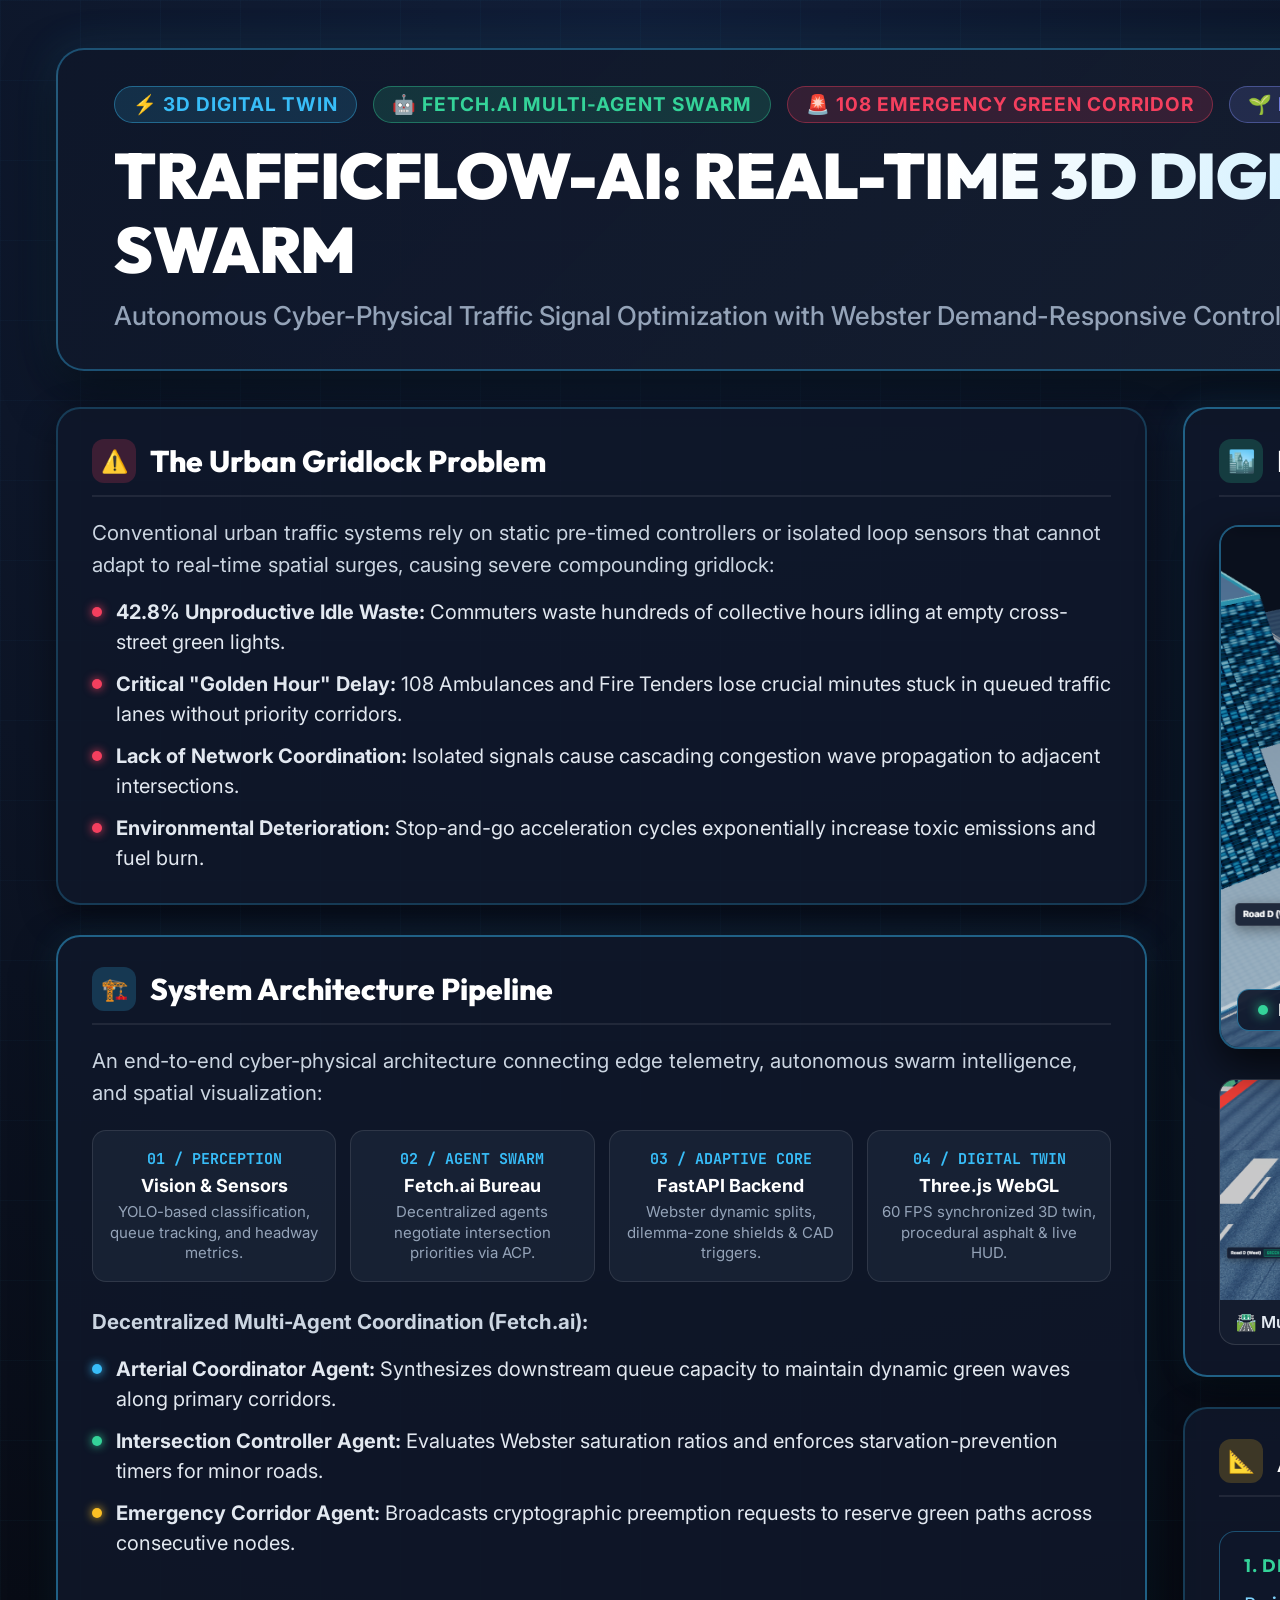
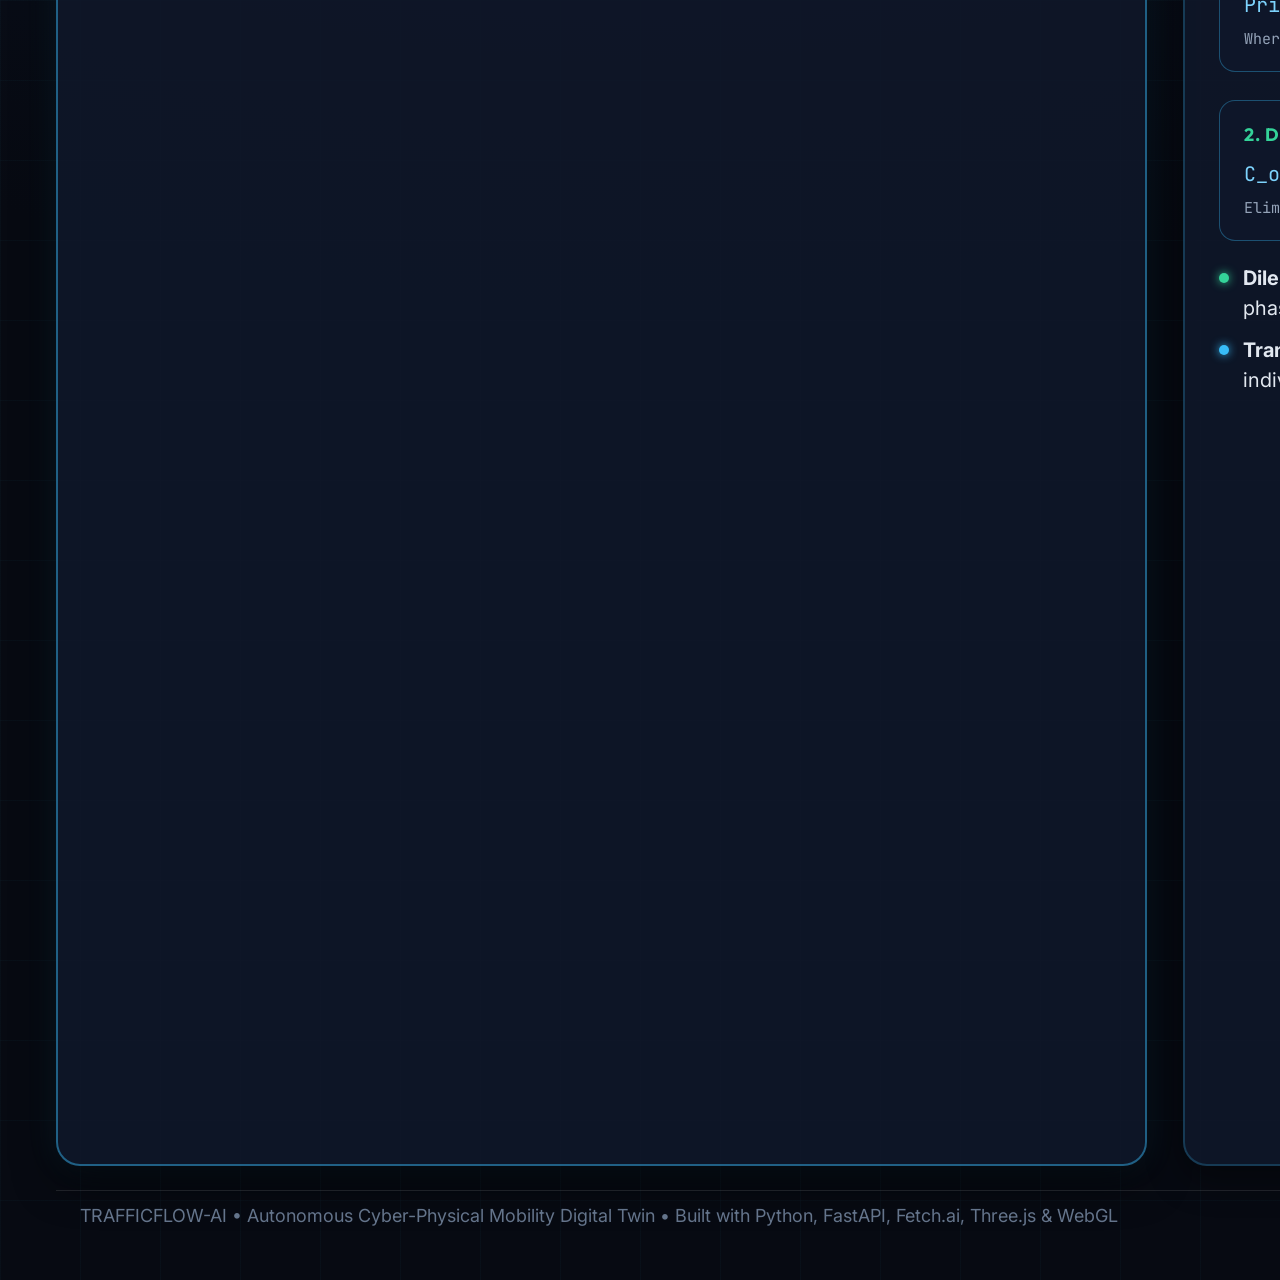
==== poster/index.html @ 11413ea0 "docs: add academic presentation poster, 48x36 PDF, 4K rendering and assets" ====
<!DOCTYPE html>
<html lang="en">
<head>
  <meta charset="UTF-8">
  <meta name="viewport" content="width=device-width, initial-scale=1.0">
  <title>TRAFFICFLOW-AI Academic Poster</title>
  <link rel="preconnect" href="https://fonts.googleapis.com">
  <link rel="preconnect" href="https://fonts.gstatic.com" crossorigin>
  <link href="https://fonts.googleapis.com/css2?family=Inter:wght@300;400;500;600;700;800;900&family=JetBrains+Mono:wght@400;600;700&family=Outfit:wght@500;700;800;900&display=swap" rel="stylesheet">
  <style>
    :root {
      --bg-dark: #070a12;
      --card-bg: rgba(15, 23, 42, 0.88);
      --card-border: rgba(56, 189, 248, 0.22);
      --cyan: #38bdf8;
      --emerald: #34d399;
      --amber: #fbbf24;
      --rose: #f43f5e;
      --indigo: #818cf8;
      --text-main: #f1f5f9;
      --text-muted: #94a3b8;
      --text-dim: #64748b;
    }

    * {
      box-sizing: border-box;
      margin: 0;
      padding: 0;
    }

    @page {
      size: 48in 36in;
      margin: 0;
    }

    body {
      width: 3840px;
      height: 2880px;
      background: radial-gradient(circle at 50% 0%, #111e38 0%, var(--bg-dark) 65%);
      color: var(--text-main);
      font-family: 'Inter', -apple-system, sans-serif;
      overflow: hidden;
      display: flex;
      flex-direction: column;
      padding: 48px 56px 40px 56px;
      position: relative;
    }

    /* Ambient background grid */
    body::before {
      content: "";
      position: absolute;
      top: 0; left: 0; right: 0; bottom: 0;
      background-image: 
        linear-gradient(rgba(56, 189, 248, 0.03) 1px, transparent 1px),
        linear-gradient(90deg, rgba(56, 189, 248, 0.03) 1px, transparent 1px);
      background-size: 80px 80px;
      pointer-events: none;
      z-index: 0;
    }

    /* Top Header Banner */
    header {
      position: relative;
      z-index: 10;
      background: linear-gradient(135deg, rgba(15, 23, 42, 0.95), rgba(30, 41, 59, 0.85));
      border: 2px solid rgba(56, 189, 248, 0.35);
      border-radius: 28px;
      padding: 36px 56px;
      box-shadow: 0 20px 50px rgba(0, 0, 0, 0.6), 0 0 40px rgba(56, 189, 248, 0.15);
      display: flex;
      justify-content: space-between;
      align-items: center;
      margin-bottom: 36px;
    }

    .header-left {
      max-width: 2750px;
    }

    .badge-bar {
      display: flex;
      gap: 16px;
      margin-bottom: 16px;
    }

    .badge {
      display: inline-flex;
      align-items: center;
      gap: 8px;
      padding: 6px 18px;
      border-radius: 9999px;
      font-size: 19px;
      font-weight: 700;
      text-transform: uppercase;
      letter-spacing: 1px;
    }

    .badge-cyan { background: rgba(56, 189, 248, 0.15); color: var(--cyan); border: 1.5px solid rgba(56, 189, 248, 0.4); }
    .badge-emerald { background: rgba(52, 211, 153, 0.15); color: var(--emerald); border: 1.5px solid rgba(52, 211, 153, 0.4); }
    .badge-rose { background: rgba(244, 63, 94, 0.15); color: var(--rose); border: 1.5px solid rgba(244, 63, 94, 0.4); }
    .badge-indigo { background: rgba(129, 140, 248, 0.15); color: var(--indigo); border: 1.5px solid rgba(129, 140, 248, 0.4); }

    h1 {
      font-family: 'Outfit', sans-serif;
      font-size: 64px;
      font-weight: 900;
      line-height: 1.15;
      letter-spacing: -0.5px;
      background: linear-gradient(110deg, #ffffff 30%, #7dd3fc 70%, #34d399 100%);
      -webkit-background-clip: text;
      -webkit-text-fill-color: transparent;
      margin-bottom: 12px;
    }

    .header-subtitle {
      font-size: 26px;
      color: var(--text-muted);
      font-weight: 500;
      line-height: 1.35;
    }

    .header-meta {
      display: flex;
      flex-direction: column;
      align-items: flex-end;
      text-align: right;
      gap: 10px;
    }

    .meta-dept {
      font-size: 24px;
      font-weight: 700;
      color: var(--cyan);
      letter-spacing: 0.5px;
    }

    .meta-authors {
      font-size: 22px;
      color: #e2e8f0;
      font-weight: 600;
    }

    .meta-guide {
      font-size: 19px;
      color: var(--text-dim);
    }

    /* Main Poster Body: 3 Balanced Columns */
    main {
      position: relative;
      z-index: 10;
      display: grid;
      grid-template-columns: 1fr 1.35fr 1fr;
      gap: 36px;
      flex: 1;
      min-height: 0;
    }

    .col {
      display: flex;
      flex-direction: column;
      gap: 30px;
      min-height: 0;
    }

    /* Standard Card Container */
    .card {
      background: var(--card-bg);
      border: 2px solid var(--card-border);
      border-radius: 24px;
      padding: 30px 34px;
      box-shadow: 0 12px 36px rgba(0, 0, 0, 0.45);
      position: relative;
      display: flex;
      flex-direction: column;
    }

    .card-highlight {
      border-color: rgba(56, 189, 248, 0.45);
      box-shadow: 0 16px 40px rgba(0, 0, 0, 0.6), 0 0 30px rgba(56, 189, 248, 0.12);
    }

    .card-title {
      display: flex;
      align-items: center;
      gap: 14px;
      font-family: 'Outfit', sans-serif;
      font-size: 30px;
      font-weight: 800;
      color: #ffffff;
      margin-bottom: 20px;
      border-bottom: 2px solid rgba(255, 255, 255, 0.08);
      padding-bottom: 12px;
    }

    .card-title-icon {
      width: 44px;
      height: 44px;
      border-radius: 12px;
      display: flex;
      align-items: center;
      justify-content: center;
      font-size: 22px;
      flex-shrink: 0;
    }

    .icon-cyan { background: rgba(56, 189, 248, 0.2); color: var(--cyan); }
    .icon-emerald { background: rgba(52, 211, 153, 0.2); color: var(--emerald); }
    .icon-rose { background: rgba(244, 63, 94, 0.2); color: var(--rose); }
    .icon-amber { background: rgba(251, 191, 36, 0.2); color: var(--amber); }
    .icon-indigo { background: rgba(129, 140, 248, 0.2); color: var(--indigo); }

    /* Typography & Lists */
    p {
      font-size: 20.5px;
      color: #cbd5e1;
      line-height: 1.55;
      margin-bottom: 16px;
    }

    .bullet-list {
      list-style: none;
      display: flex;
      flex-direction: column;
      gap: 12px;
    }

    .bullet-item {
      display: flex;
      align-items: flex-start;
      gap: 14px;
      font-size: 20px;
      line-height: 1.5;
      color: #e2e8f0;
    }

    .bullet-dot {
      width: 10px;
      height: 10px;
      border-radius: 50%;
      margin-top: 10px;
      flex-shrink: 0;
    }

    .dot-cyan { background: var(--cyan); box-shadow: 0 0 10px var(--cyan); }
    .dot-emerald { background: var(--emerald); box-shadow: 0 0 10px var(--emerald); }
    .dot-rose { background: var(--rose); box-shadow: 0 0 10px var(--rose); }
    .dot-amber { background: var(--amber); box-shadow: 0 0 10px var(--amber); }

    /* Architecture Grid */
    .arch-flow {
      display: grid;
      grid-template-columns: repeat(4, 1fr);
      gap: 14px;
      margin-top: 6px;
    }

    .arch-step {
      background: rgba(30, 41, 59, 0.65);
      border: 1.5px solid rgba(255, 255, 255, 0.1);
      border-radius: 14px;
      padding: 18px 14px;
      text-align: center;
    }

    .arch-step-num {
      font-family: 'JetBrains Mono', monospace;
      font-size: 15px;
      font-weight: 700;
      color: var(--cyan);
      margin-bottom: 6px;
    }

    .arch-step-title {
      font-size: 18px;
      font-weight: 700;
      color: #ffffff;
      margin-bottom: 6px;
    }

    .arch-step-desc {
      font-size: 15px;
      color: var(--text-muted);
      line-height: 1.35;
    }

    /* Math Box */
    .formula-box {
      background: rgba(15, 23, 42, 0.95);
      border: 1.5px solid rgba(56, 189, 248, 0.35);
      border-radius: 16px;
      padding: 20px 24px;
      margin: 14px 0;
      font-family: 'JetBrains Mono', monospace;
      font-size: 20px;
      color: #7dd3fc;
      line-height: 1.6;
    }

    .formula-title {
      font-family: 'Outfit', sans-serif;
      font-size: 18px;
      font-weight: 700;
      color: var(--emerald);
      text-transform: uppercase;
      letter-spacing: 0.8px;
      margin-bottom: 8px;
    }

    /* Hero 3D Centerpiece */
    .hero-container {
      position: relative;
      border-radius: 20px;
      overflow: hidden;
      border: 2px solid rgba(56, 189, 248, 0.4);
      box-shadow: 0 16px 40px rgba(0, 0, 0, 0.7);
      margin: 8px 0 20px 0;
    }

    .hero-img {
      width: 100%;
      height: 520px;
      object-fit: cover;
      display: block;
    }

    .hero-overlay-tag {
      position: absolute;
      bottom: 16px;
      left: 16px;
      background: rgba(15, 23, 42, 0.9);
      backdrop-filter: blur(8px);
      border: 1px solid rgba(56, 189, 248, 0.5);
      padding: 10px 20px;
      border-radius: 12px;
      font-size: 17px;
      font-weight: 600;
      color: #ffffff;
      display: flex;
      align-items: center;
      gap: 10px;
    }

    .pulse-dot {
      width: 10px;
      height: 10px;
      border-radius: 50%;
      background: var(--emerald);
      box-shadow: 0 0 12px var(--emerald);
    }

    /* Dual Thumbnail Strip */
    .thumb-grid {
      display: grid;
      grid-template-columns: 1fr 1fr;
      gap: 18px;
      margin-top: 10px;
    }

    .thumb-card {
      border-radius: 16px;
      overflow: hidden;
      border: 1.5px solid rgba(255, 255, 255, 0.12);
      background: rgba(30, 41, 59, 0.4);
    }

    .thumb-card img {
      width: 100%;
      height: 220px;
      object-fit: cover;
      display: block;
    }

    .thumb-card-caption {
      padding: 12px 16px;
      font-size: 16.5px;
      color: #e2e8f0;
      font-weight: 600;
    }

    /* Metrics Table & Stats Cards */
    .stats-row {
      display: grid;
      grid-template-columns: repeat(3, 1fr);
      gap: 16px;
      margin: 14px 0 20px 0;
    }

    .stat-pill {
      background: linear-gradient(145deg, rgba(30, 41, 59, 0.8), rgba(15, 23, 42, 0.9));
      border: 1.5px solid rgba(255, 255, 255, 0.1);
      border-radius: 18px;
      padding: 20px 16px;
      text-align: center;
    }

    .stat-val {
      font-family: 'Outfit', sans-serif;
      font-size: 44px;
      font-weight: 900;
      line-height: 1.1;
      margin-bottom: 6px;
    }

    .stat-val-cyan { color: var(--cyan); }
    .stat-val-emerald { color: var(--emerald); }
    .stat-val-rose { color: var(--rose); }

    .stat-lbl {
      font-size: 16px;
      font-weight: 600;
      color: var(--text-muted);
      text-transform: uppercase;
      letter-spacing: 0.5px;
    }

    /* Benchmark Comparison Table */
    .bench-table {
      width: 100%;
      border-collapse: collapse;
      margin-top: 10px;
      font-size: 18px;
    }

    .bench-table th {
      background: rgba(30, 41, 59, 0.85);
      color: var(--cyan);
      text-align: left;
      padding: 14px 18px;
      font-family: 'Outfit', sans-serif;
      font-size: 19px;
      font-weight: 700;
      border-bottom: 2px solid rgba(56, 189, 248, 0.3);
    }

    .bench-table td {
      padding: 14px 18px;
      border-bottom: 1px solid rgba(255, 255, 255, 0.08);
      color: #e2e8f0;
    }

    .bench-table tr:hover td {
      background: rgba(56, 189, 248, 0.04);
    }

    .highlight-cell {
      font-family: 'JetBrains Mono', monospace;
      font-weight: 700;
      color: var(--emerald);
    }

    /* Live QR Demo Section */
    .qr-container {
      display: flex;
      align-items: center;
      gap: 28px;
      background: linear-gradient(135deg, rgba(30, 41, 59, 0.9), rgba(15, 23, 42, 0.95));
      border: 2px solid var(--emerald);
      border-radius: 20px;
      padding: 24px 28px;
      box-shadow: 0 10px 30px rgba(52, 211, 153, 0.15);
      margin-top: auto;
    }

    .qr-img {
      width: 160px;
      height: 160px;
      border-radius: 12px;
      background: #ffffff;
      padding: 6px;
      flex-shrink: 0;
      box-shadow: 0 4px 16px rgba(0, 0, 0, 0.5);
    }

    .qr-info h4 {
      font-family: 'Outfit', sans-serif;
      font-size: 24px;
      font-weight: 800;
      color: var(--emerald);
      margin-bottom: 8px;
    }

    .qr-info p {
      font-size: 18px;
      color: #cbd5e1;
      line-height: 1.45;
      margin-bottom: 8px;
    }

    .qr-url {
      font-family: 'JetBrains Mono', monospace;
      font-size: 15px;
      color: var(--cyan);
      word-break: break-all;
    }

    /* Footer info */
    footer {
      position: relative;
      z-index: 10;
      margin-top: 24px;
      display: flex;
      justify-content: space-between;
      align-items: center;
      padding: 14px 24px;
      border-top: 1px solid rgba(255, 255, 255, 0.1);
      font-size: 18px;
      color: var(--text-dim);
    }
  </style>
</head>
<body>

  <!-- HEADER -->
  <header>
    <div class="header-left">
      <div class="badge-bar">
        <span class="badge badge-cyan">⚡ 3D Digital Twin</span>
        <span class="badge badge-emerald">🤖 Fetch.ai Multi-Agent Swarm</span>
        <span class="badge badge-rose">🚨 108 Emergency Green Corridor</span>
        <span class="badge badge-indigo">🌱 ESG & Carbon Analytics</span>
      </div>
      <h1>TRAFFICFLOW-AI: REAL-TIME 3D DIGITAL TWIN & DECENTRALIZED MULTI-AGENT SWARM</h1>
      <div class="header-subtitle">
        Autonomous Cyber-Physical Traffic Signal Optimization with Webster Demand-Responsive Control, Dilemma-Zone Shielding & Automated Emergency Corridors
      </div>
    </div>
    <div class="header-meta">
      <div class="meta-dept">DEPARTMENT OF COMPUTER SCIENCE & ENGINEERING</div>
      <div class="meta-authors">Academic Project & Research Showcase</div>
      <div class="meta-guide">Autonomous Smart Cities & Cyber-Physical Systems Lab</div>
    </div>
  </header>

  <!-- MAIN POSTER: 3 COLUMNS -->
  <main>

    <!-- ==================== COLUMN 1 ==================== -->
    <div class="col">

      <!-- Problem Statement -->
      <div class="card">
        <div class="card-title">
          <div class="card-title-icon icon-rose">⚠️</div>
          The Urban Gridlock Problem
        </div>
        <p>
          Conventional urban traffic systems rely on static pre-timed controllers or isolated loop sensors that cannot adapt to real-time spatial surges, causing severe compounding gridlock:
        </p>
        <ul class="bullet-list">
          <li class="bullet-item">
            <div class="bullet-dot dot-rose"></div>
            <div><strong>42.8% Unproductive Idle Waste:</strong> Commuters waste hundreds of collective hours idling at empty cross-street green lights.</div>
          </li>
          <li class="bullet-item">
            <div class="bullet-dot dot-rose"></div>
            <div><strong>Critical "Golden Hour" Delay:</strong> 108 Ambulances and Fire Tenders lose crucial minutes stuck in queued traffic lanes without priority corridors.</div>
          </li>
          <li class="bullet-item">
            <div class="bullet-dot dot-rose"></div>
            <div><strong>Lack of Network Coordination:</strong> Isolated signals cause cascading congestion wave propagation to adjacent intersections.</div>
          </li>
          <li class="bullet-item">
            <div class="bullet-dot dot-rose"></div>
            <div><strong>Environmental Deterioration:</strong> Stop-and-go acceleration cycles exponentially increase toxic emissions and fuel burn.</div>
          </li>
        </ul>
      </div>

      <!-- System Architecture -->
      <div class="card card-highlight" style="flex: 1;">
        <div class="card-title">
          <div class="card-title-icon icon-cyan">🏗️</div>
          System Architecture Pipeline
        </div>
        <p>
          An end-to-end cyber-physical architecture connecting edge telemetry, autonomous swarm intelligence, and spatial visualization:
        </p>

        <div class="arch-flow">
          <div class="arch-step">
            <div class="arch-step-num">01 / PERCEPTION</div>
            <div class="arch-step-title">Vision & Sensors</div>
            <div class="arch-step-desc">YOLO-based classification, queue tracking, and headway metrics.</div>
          </div>
          <div class="arch-step">
            <div class="arch-step-num">02 / AGENT SWARM</div>
            <div class="arch-step-title">Fetch.ai Bureau</div>
            <div class="arch-step-desc">Decentralized agents negotiate intersection priorities via ACP.</div>
          </div>
          <div class="arch-step">
            <div class="arch-step-num">03 / ADAPTIVE CORE</div>
            <div class="arch-step-title">FastAPI Backend</div>
            <div class="arch-step-desc">Webster dynamic splits, dilemma-zone shields & CAD triggers.</div>
          </div>
          <div class="arch-step">
            <div class="arch-step-num">04 / DIGITAL TWIN</div>
            <div class="arch-step-title">Three.js WebGL</div>
            <div class="arch-step-desc">60 FPS synchronized 3D twin, procedural asphalt & live HUD.</div>
          </div>
        </div>

        <div style="margin-top: 24px;">
          <p><strong>Decentralized Multi-Agent Coordination (Fetch.ai):</strong></p>
          <ul class="bullet-list">
            <li class="bullet-item">
              <div class="bullet-dot dot-cyan"></div>
              <div><strong>Arterial Coordinator Agent:</strong> Synthesizes downstream queue capacity to maintain dynamic green waves along primary corridors.</div>
            </li>
            <li class="bullet-item">
              <div class="bullet-dot dot-emerald"></div>
              <div><strong>Intersection Controller Agent:</strong> Evaluates Webster saturation ratios and enforces starvation-prevention timers for minor roads.</div>
            </li>
            <li class="bullet-item">
              <div class="bullet-dot dot-amber"></div>
              <div><strong>Emergency Corridor Agent:</strong> Broadcasts cryptographic preemption requests to reserve green paths across consecutive nodes.</div>
            </li>
          </ul>
        </div>
      </div>

    </div>

    <!-- ==================== COLUMN 2 ==================== -->
    <div class="col">

      <!-- Hero 3D Simulation View -->
      <div class="card card-highlight">
        <div class="card-title">
          <div class="card-title-icon icon-emerald">🏙️</div>
          High-Fidelity 3D Digital Twin Visualizer
        </div>
        
        <div class="hero-container">
          <img src="assets/screenshot_realistic_roads_overview.png" alt="TrafficFlow-AI 3D Digital Twin Hero" class="hero-img">
          <div class="hero-overlay-tag">
            <div class="pulse-dot"></div>
            <span>LIVE WEBGL SIMULATION • 60 FPS SPATIAL SYNCHRONIZATION</span>
          </div>
        </div>

        <!-- Thumbnails of realistic roadway details -->
        <div class="thumb-grid">
          <div class="thumb-card">
            <img src="assets/screenshot_realistic_roads_approach_arrows.png" alt="Stenciled Arrows and Lane Divides">
            <div class="thumb-card-caption">🛣️ Multi-Lane Markings & Stenciled Directional Turn Arrows</div>
          </div>
          <div class="thumb-card">
            <img src="assets/screenshot_realistic_roads_curbs_sidewalks.png" alt="Sidewalk and Urban Infrastructure">
            <div class="thumb-card-caption">🚶 Raised Pedestrian Plazas, Curbs & Drainage Grates</div>
          </div>
        </div>
      </div>

      <!-- Algorithmic Formulation -->
      <div class="card" style="flex: 1;">
        <div class="card-title">
          <div class="card-title-icon icon-amber">📐</div>
          Adaptive Decision Logic & Mathematical Formulation
        </div>

        <div class="formula-box">
          <div class="formula-title">1. Demand-Responsive Priority Scoring</div>
          Priority_r = (w_q · Q_r) + (w_w · W_r) + (w_t · T_r) + DilemmaZoneShield(v, d)
          <div style="font-size: 15px; color: #94a3b8; margin-top: 6px;">
            Where: Q_r = queue length, W_r = wait latency, T_r = transit vehicle weight (buses/trams), v = platoon approach speed.
          </div>
        </div>

        <div class="formula-box">
          <div class="formula-title">2. Dynamic Cycle & Green Split Allocation (Webster-Equated)</div>
          C_opt = (1.5 · L + 5) / (1 - ∑ y_i),     g_i = (y_i / Y) · (C_opt - L)
          <div style="font-size: 15px; color: #94a3b8; margin-top: 6px;">
            Eliminates wasted green time by allocating phase splits strictly proportional to critical flow saturation ratios (y_i = q_i / s_i).
          </div>
        </div>

        <ul class="bullet-list" style="margin-top: 8px;">
          <li class="bullet-item">
            <div class="bullet-dot dot-emerald"></div>
            <div><strong>Dilemma Zone Protection:</strong> Tracks inbound platoon deceleration thresholds; if vehicles cannot safely stop before red without severe braking, amber phase extends dynamically by up to 2.5s.</div>
          </li>
          <li class="bullet-item">
            <div class="bullet-dot dot-cyan"></div>
            <div><strong>Transit Signal Priority (TSP):</strong> Grants priority green extensions for high-capacity public buses, maximizing overall passenger throughput over individual vehicle counts.</div>
          </li>
        </ul>
      </div>

    </div>

    <!-- ==================== COLUMN 3 ==================== -->
    <div class="col">

      <!-- Emergency Preemption -->
      <div class="card">
        <div class="card-title">
          <div class="card-title-icon icon-rose">🚨</div>
          Zero-Delay Emergency Green Corridor
        </div>
        <p>
          When an authorized emergency responder (108 Ambulance, Fire Tender) is detected by CAD dispatch or acoustic sirens:
        </p>
        <ul class="bullet-list">
          <li class="bullet-item">
            <div class="bullet-dot dot-rose"></div>
            <div><strong>Autonomous Corridor Lock:</strong> Signal switches conflicting directions through standard yellow clearance, locking the emergency corridor to green.</div>
          </li>
          <li class="bullet-item">
            <div class="bullet-dot dot-emerald"></div>
            <div><strong>Zero Intersection Stagnation:</strong> Clearance times for ambulances drop from 98s in heavy congestion to 0s queue delay.</div>
          </li>
          <li class="bullet-item">
            <div class="bullet-dot dot-cyan"></div>
            <div><strong>Seamless Recovery:</strong> Once the emergency vehicle clears the conflict box, the system gracefully recovers standard phase rotation without starvation.</div>
          </li>
        </ul>
      </div>

      <!-- Benchmark Results -->
      <div class="card">
        <div class="card-title">
          <div class="card-title-icon icon-emerald">📊</div>
          Empirical Benchmarks & Verification
        </div>

        <div class="stats-row">
          <div class="stat-pill">
            <div class="stat-val stat-val-emerald">-40.4%</div>
            <div class="stat-lbl">Avg Wait Time</div>
          </div>
          <div class="stat-pill">
            <div class="stat-val stat-val-cyan">+39.0%</div>
            <div class="stat-lbl">Throughput</div>
          </div>
          <div class="stat-pill">
            <div class="stat-val stat-val-rose">0s Delay</div>
            <div class="stat-lbl">108 Corridor</div>
          </div>
        </div>

        <table class="bench-table">
          <thead>
            <tr>
              <th>Performance Metric</th>
              <th>Fixed-Time Baseline</th>
              <th>TrafficFlow-AI</th>
              <th>Improvement</th>
            </tr>
          </thead>
          <tbody>
            <tr>
              <td>Average Queue Wait Time</td>
              <td>31.2 sec</td>
              <td class="highlight-cell">18.6 sec</td>
              <td class="highlight-cell">40.4% Faster</td>
            </tr>
            <tr>
              <td>Intersection Throughput</td>
              <td>42.0 veh/min</td>
              <td class="highlight-cell">58.4 veh/min</td>
              <td class="highlight-cell">+39.0% Volume</td>
            </tr>
            <tr>
              <td>Ambulance Delay (Peak)</td>
              <td>98.0 sec</td>
              <td class="highlight-cell">0.0 sec</td>
              <td class="highlight-cell">Zero Delay</td>
            </tr>
            <tr>
              <td>Peak Queue Accumulation</td>
              <td>19 vehicles</td>
              <td class="highlight-cell">7 vehicles</td>
              <td class="highlight-cell">63.1% Lower</td>
            </tr>
          </tbody>
        </table>
      </div>

      <!-- Economic & ESG ROI -->
      <div class="card">
        <div class="card-title">
          <div class="card-title-icon icon-amber">🌱</div>
          Smart City Economic & ESG Impact
        </div>
        <p>
          Quantifiable return on investment measured through active fuel reduction, time reclamation, and emissions mitigation:
        </p>
        <ul class="bullet-list">
          <li class="bullet-item">
            <div class="bullet-dot dot-emerald"></div>
            <div><strong>₹171.4 Lakhs Projected Annual Savings:</strong> Based on 0.8 L/hr idling fuel burn savings across peak commuter volumes.</div>
          </li>
          <li class="bullet-item">
            <div class="bullet-dot dot-cyan"></div>
            <div><strong>142 Metric Tons Annual CO₂ Reduction:</strong> Drastic reduction in stop-start idling prevents heavy greenhouse gas accumulation at key junctions.</div>
          </li>
        </ul>
      </div>

      <!-- Interactive QR Code Live Demo -->
      <div class="qr-container">
        <img src="assets/qr_live_demo.png" alt="Scan to Launch 3D Simulation" class="qr-img">
        <div class="qr-info">
          <h4>📱 Interactive Live Demo</h4>
          <p>Scan with your phone to control the 3D Digital Twin, inspect live queues, and trigger 108 Emergency Corridors in real-time!</p>
          <div class="qr-url">https://place-prize-title-equipment.trycloudflare.com</div>
        </div>
      </div>

    </div>

  </main>

  <!-- FOOTER -->
  <footer>
    <div>TRAFFICFLOW-AI • Autonomous Cyber-Physical Mobility Digital Twin • Built with Python, FastAPI, Fetch.ai, Three.js & WebGL</div>
    <div>Class Poster Presentation • Academic Session 2026</div>
  </footer>

</body>
</html>
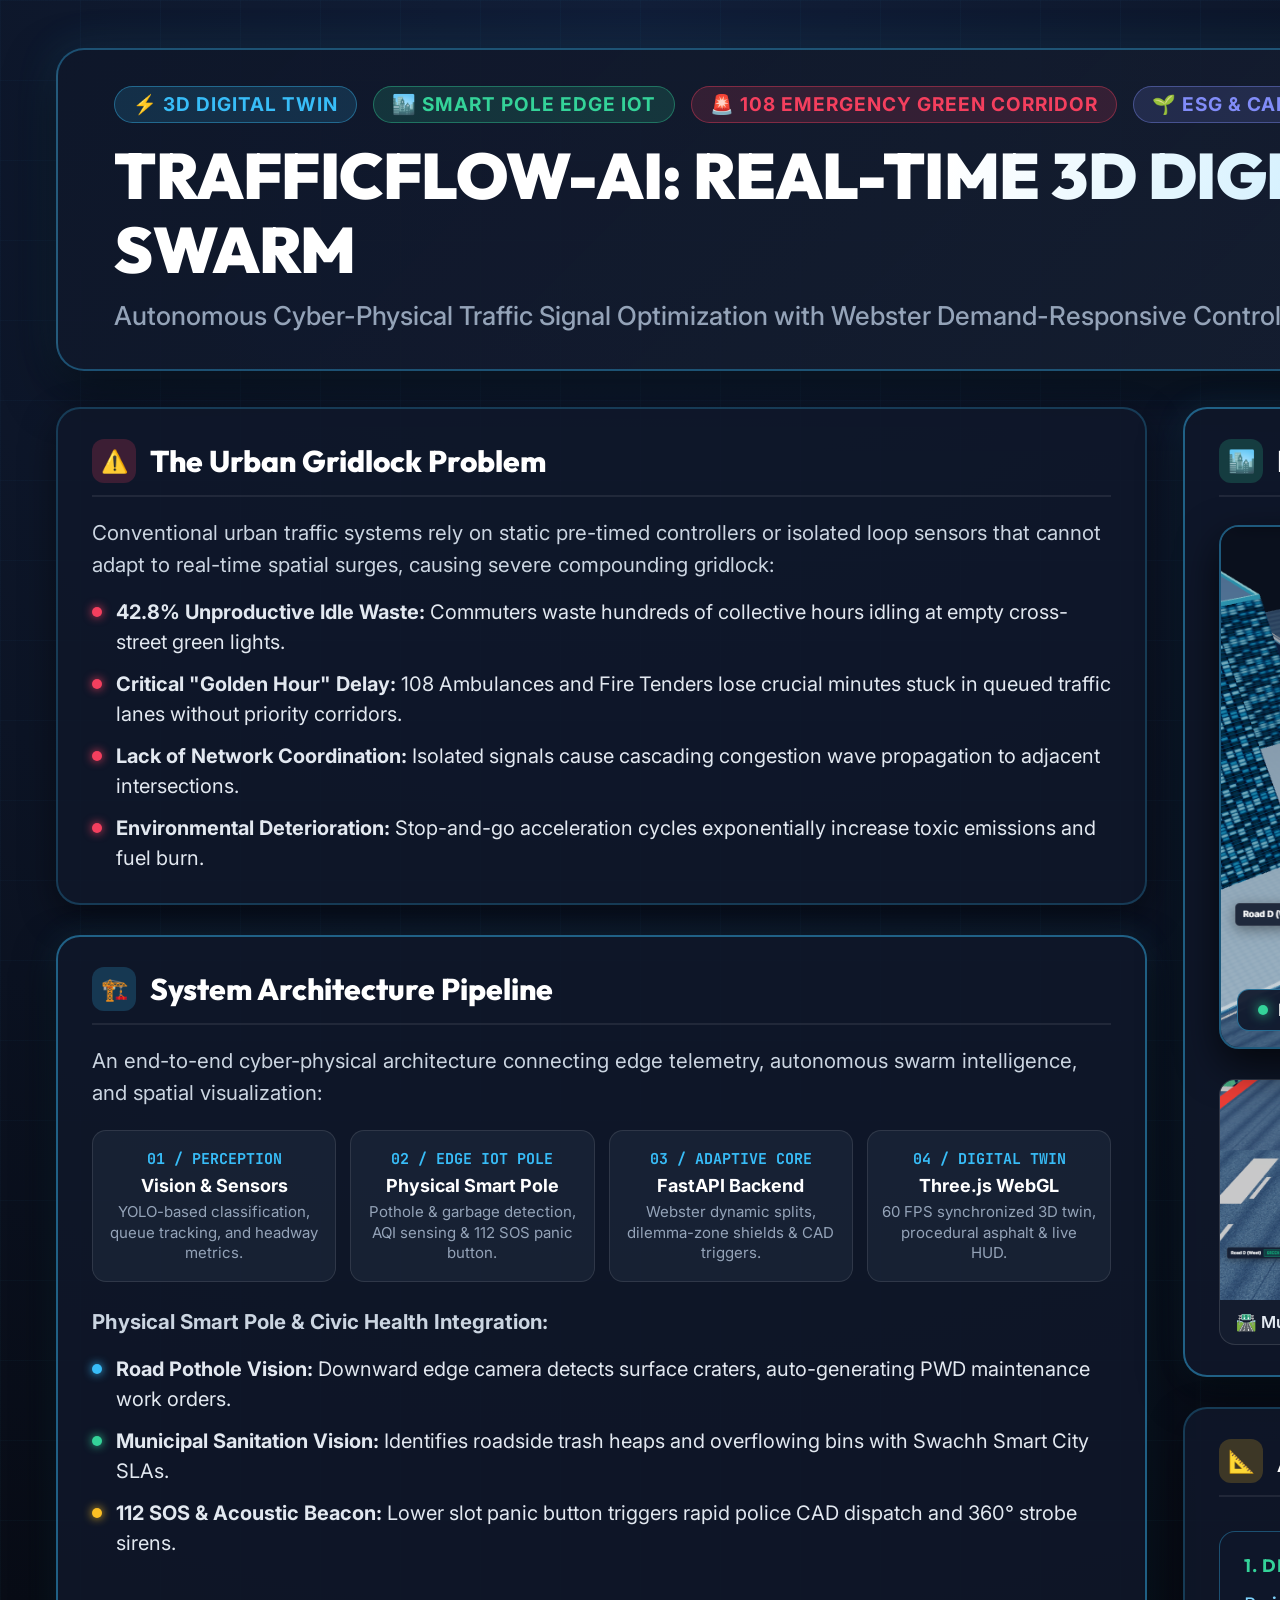
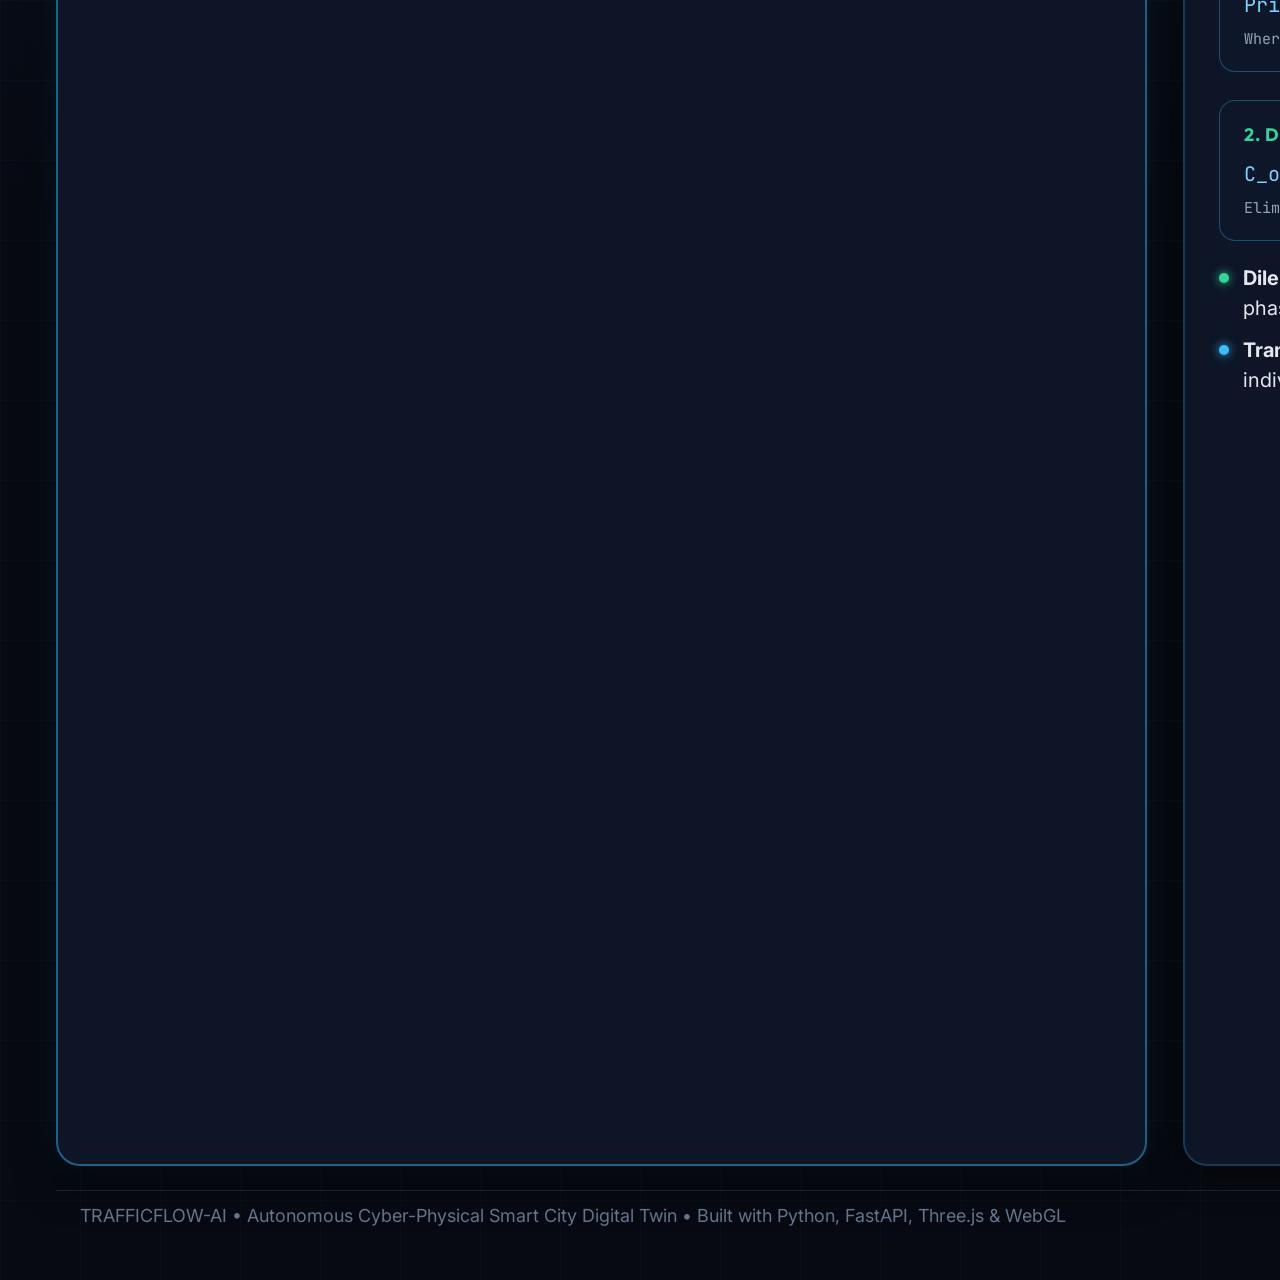
==== commit dc271af4: "refactor: decouple Fetch.ai and migrate agents to Removed_FetchAI_Agents; add Smart Pole & Civic Inf" ====
--- a/poster/index.html
+++ b/poster/index.html
@@ -517,7 +517,7 @@
     <div class="header-left">
       <div class="badge-bar">
         <span class="badge badge-cyan">⚡ 3D Digital Twin</span>
-        <span class="badge badge-emerald">🤖 Fetch.ai Multi-Agent Swarm</span>
+        <span class="badge badge-emerald">🏙️ Smart Pole Edge IoT</span>
         <span class="badge badge-rose">🚨 108 Emergency Green Corridor</span>
         <span class="badge badge-indigo">🌱 ESG & Carbon Analytics</span>
       </div>
@@ -585,9 +585,9 @@
             <div class="arch-step-desc">YOLO-based classification, queue tracking, and headway metrics.</div>
           </div>
           <div class="arch-step">
-            <div class="arch-step-num">02 / AGENT SWARM</div>
-            <div class="arch-step-title">Fetch.ai Bureau</div>
-            <div class="arch-step-desc">Decentralized agents negotiate intersection priorities via ACP.</div>
+            <div class="arch-step-num">02 / EDGE IOT POLE</div>
+            <div class="arch-step-title">Physical Smart Pole</div>
+            <div class="arch-step-desc">Pothole & garbage detection, AQI sensing & 112 SOS panic button.</div>
           </div>
           <div class="arch-step">
             <div class="arch-step-num">03 / ADAPTIVE CORE</div>
@@ -602,19 +602,19 @@
         </div>
 
         <div style="margin-top: 24px;">
-          <p><strong>Decentralized Multi-Agent Coordination (Fetch.ai):</strong></p>
+          <p><strong>Physical Smart Pole & Civic Health Integration:</strong></p>
           <ul class="bullet-list">
             <li class="bullet-item">
               <div class="bullet-dot dot-cyan"></div>
-              <div><strong>Arterial Coordinator Agent:</strong> Synthesizes downstream queue capacity to maintain dynamic green waves along primary corridors.</div>
+              <div><strong>Road Pothole Vision:</strong> Downward edge camera detects surface craters, auto-generating PWD maintenance work orders.</div>
             </li>
             <li class="bullet-item">
               <div class="bullet-dot dot-emerald"></div>
-              <div><strong>Intersection Controller Agent:</strong> Evaluates Webster saturation ratios and enforces starvation-prevention timers for minor roads.</div>
+              <div><strong>Municipal Sanitation Vision:</strong> Identifies roadside trash heaps and overflowing bins with Swachh Smart City SLAs.</div>
             </li>
             <li class="bullet-item">
               <div class="bullet-dot dot-amber"></div>
-              <div><strong>Emergency Corridor Agent:</strong> Broadcasts cryptographic preemption requests to reserve green paths across consecutive nodes.</div>
+              <div><strong>112 SOS & Acoustic Beacon:</strong> Lower slot panic button triggers rapid police CAD dispatch and 360° strobe sirens.</div>
             </li>
           </ul>
         </div>
@@ -805,7 +805,7 @@
         <div class="qr-info">
           <h4>📱 Interactive Live Demo</h4>
           <p>Scan with your phone to control the 3D Digital Twin, inspect live queues, and trigger 108 Emergency Corridors in real-time!</p>
-          <div class="qr-url">https://place-prize-title-equipment.trycloudflare.com</div>
+          <div class="qr-url">https://fan-dock-sciences-updating.trycloudflare.com</div>
         </div>
       </div>
 
@@ -815,7 +815,7 @@
 
   <!-- FOOTER -->
   <footer>
-    <div>TRAFFICFLOW-AI • Autonomous Cyber-Physical Mobility Digital Twin • Built with Python, FastAPI, Fetch.ai, Three.js & WebGL</div>
+    <div>TRAFFICFLOW-AI • Autonomous Cyber-Physical Smart City Digital Twin • Built with Python, FastAPI, Three.js & WebGL</div>
     <div>Class Poster Presentation • Academic Session 2026</div>
   </footer>
 
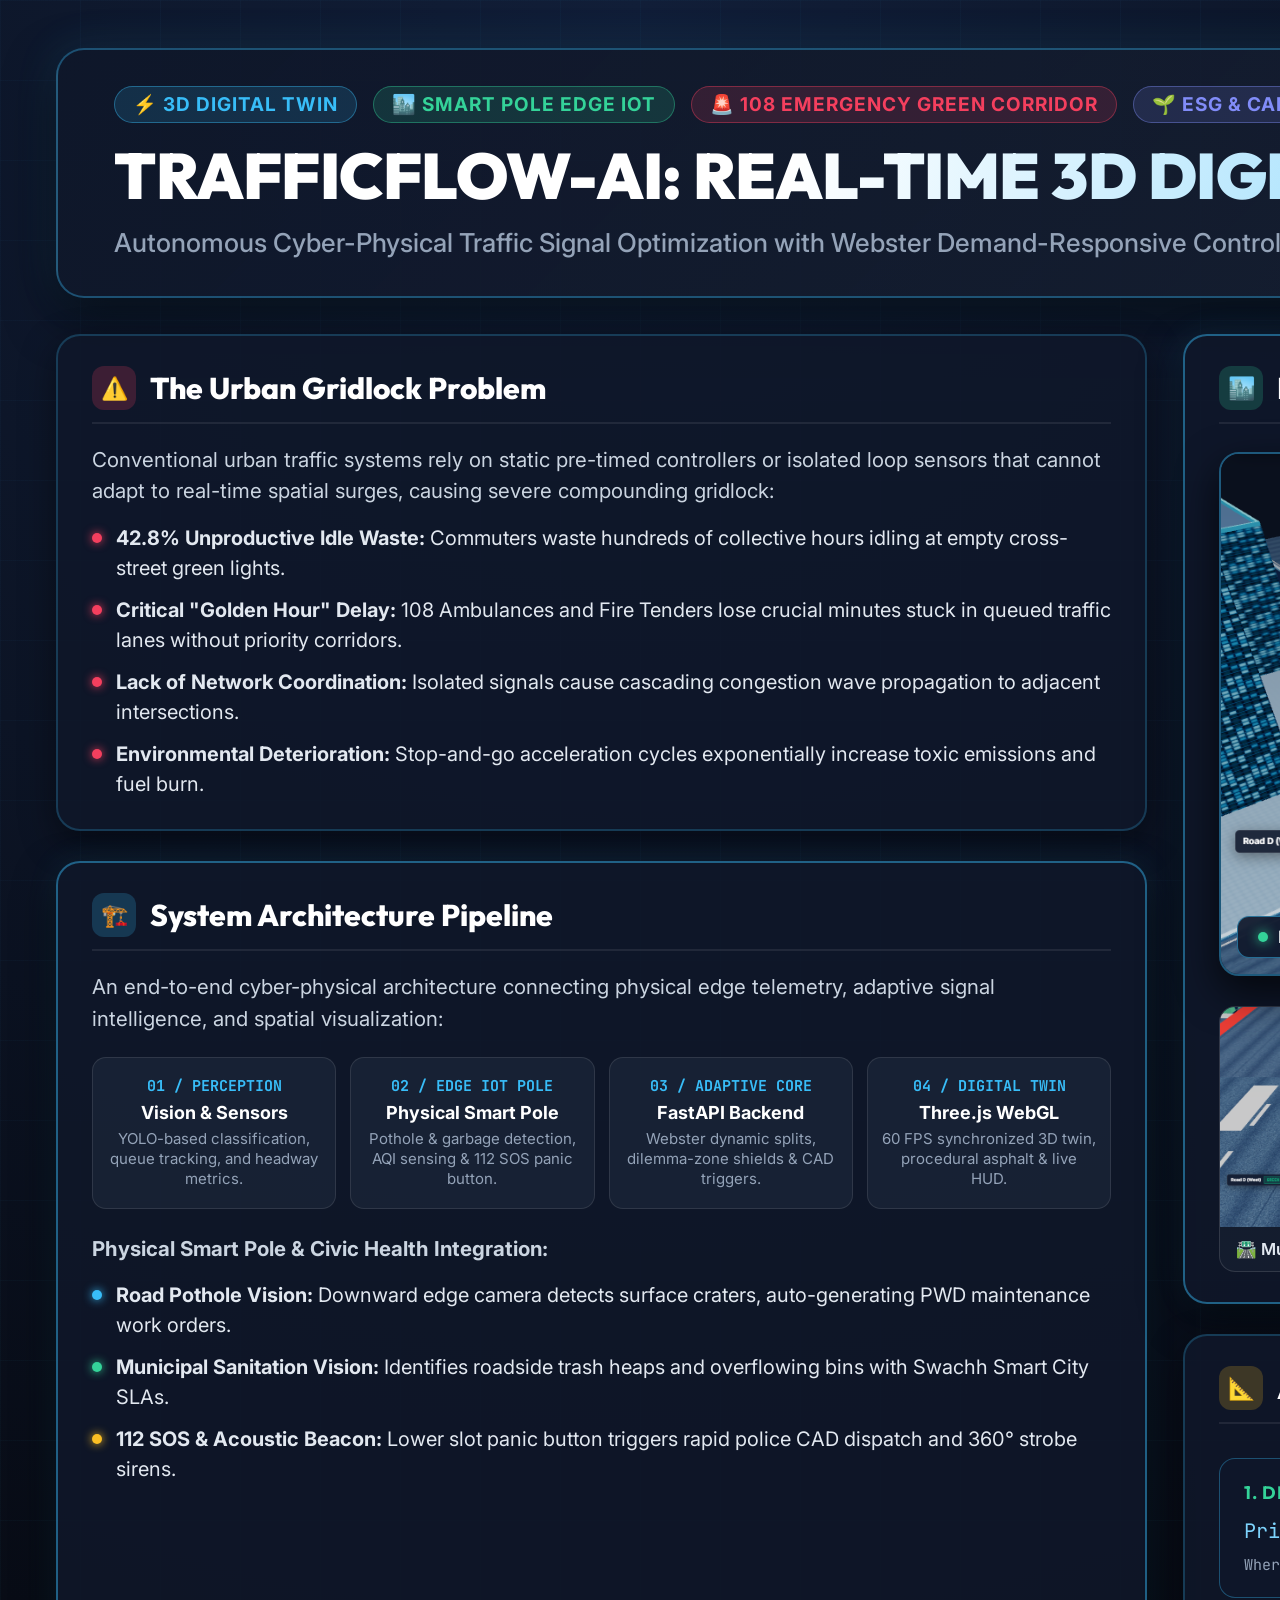
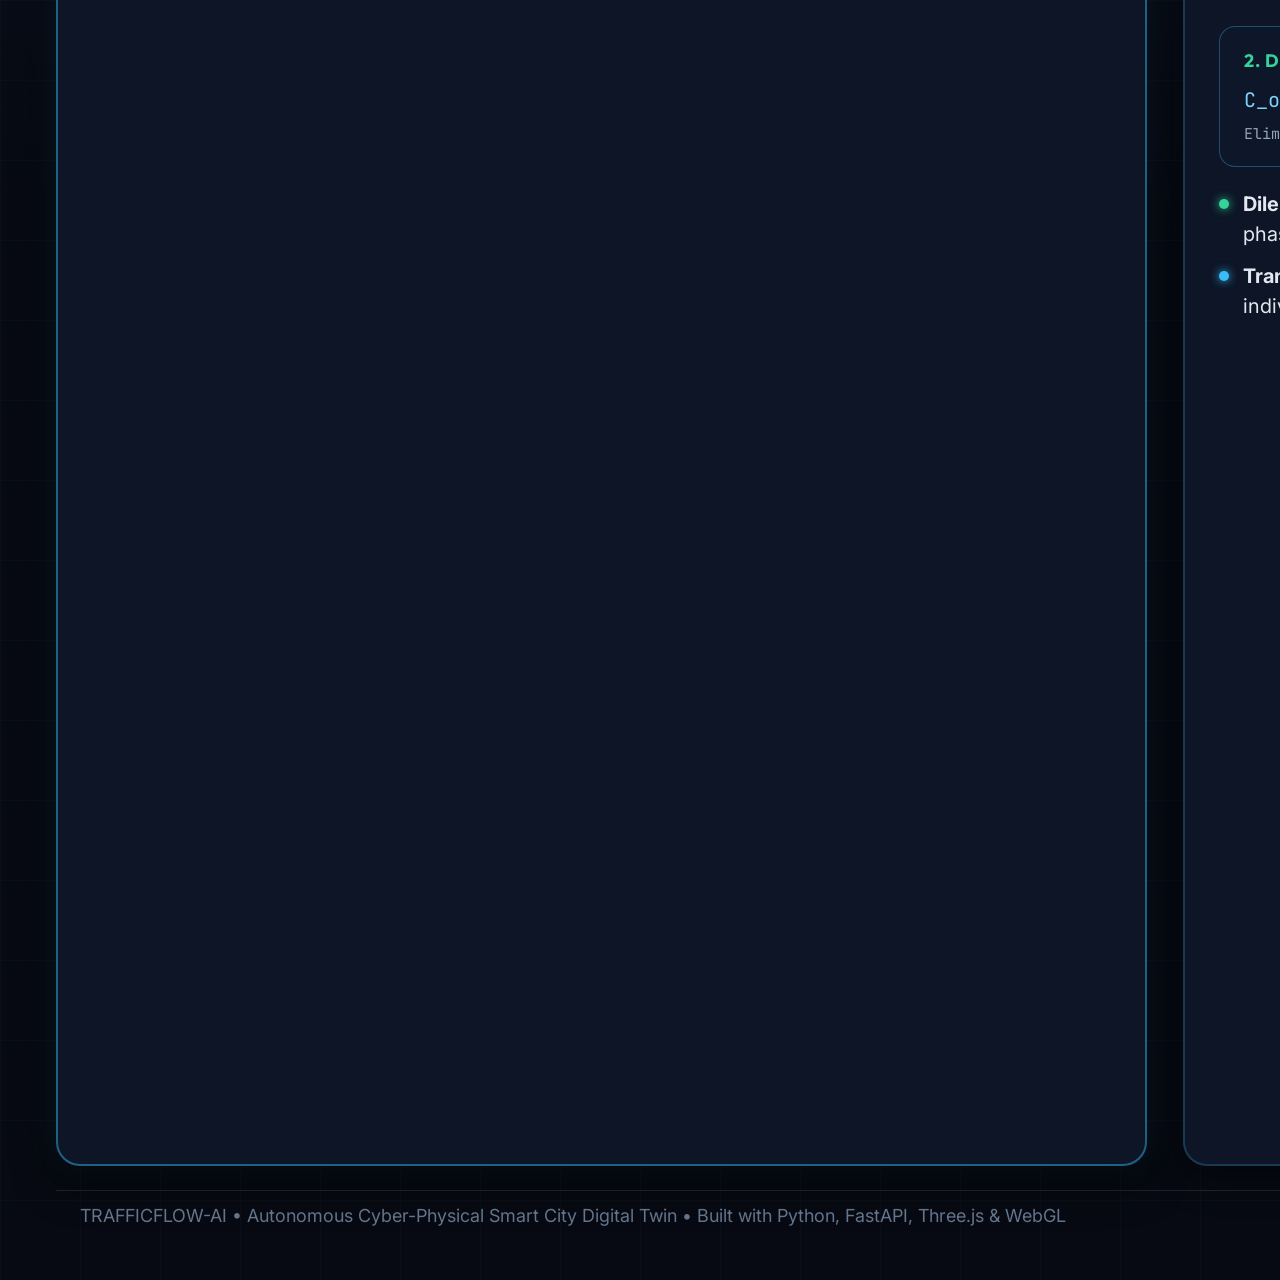
==== commit 986b63e1: "perf: eliminate 3D rendering lag with matrix freezing and light optimization; purge all remaining sw" ====
--- a/poster/index.html
+++ b/poster/index.html
@@ -521,7 +521,7 @@
         <span class="badge badge-rose">🚨 108 Emergency Green Corridor</span>
         <span class="badge badge-indigo">🌱 ESG & Carbon Analytics</span>
       </div>
-      <h1>TRAFFICFLOW-AI: REAL-TIME 3D DIGITAL TWIN & DECENTRALIZED MULTI-AGENT SWARM</h1>
+      <h1>TRAFFICFLOW-AI: REAL-TIME 3D DIGITAL TWIN & SMART POLE EDGE IOT</h1>
       <div class="header-subtitle">
         Autonomous Cyber-Physical Traffic Signal Optimization with Webster Demand-Responsive Control, Dilemma-Zone Shielding & Automated Emergency Corridors
       </div>
@@ -575,7 +575,7 @@
           System Architecture Pipeline
         </div>
         <p>
-          An end-to-end cyber-physical architecture connecting edge telemetry, autonomous swarm intelligence, and spatial visualization:
+          An end-to-end cyber-physical architecture connecting physical edge telemetry, adaptive signal intelligence, and spatial visualization:
         </p>
 
         <div class="arch-flow">
